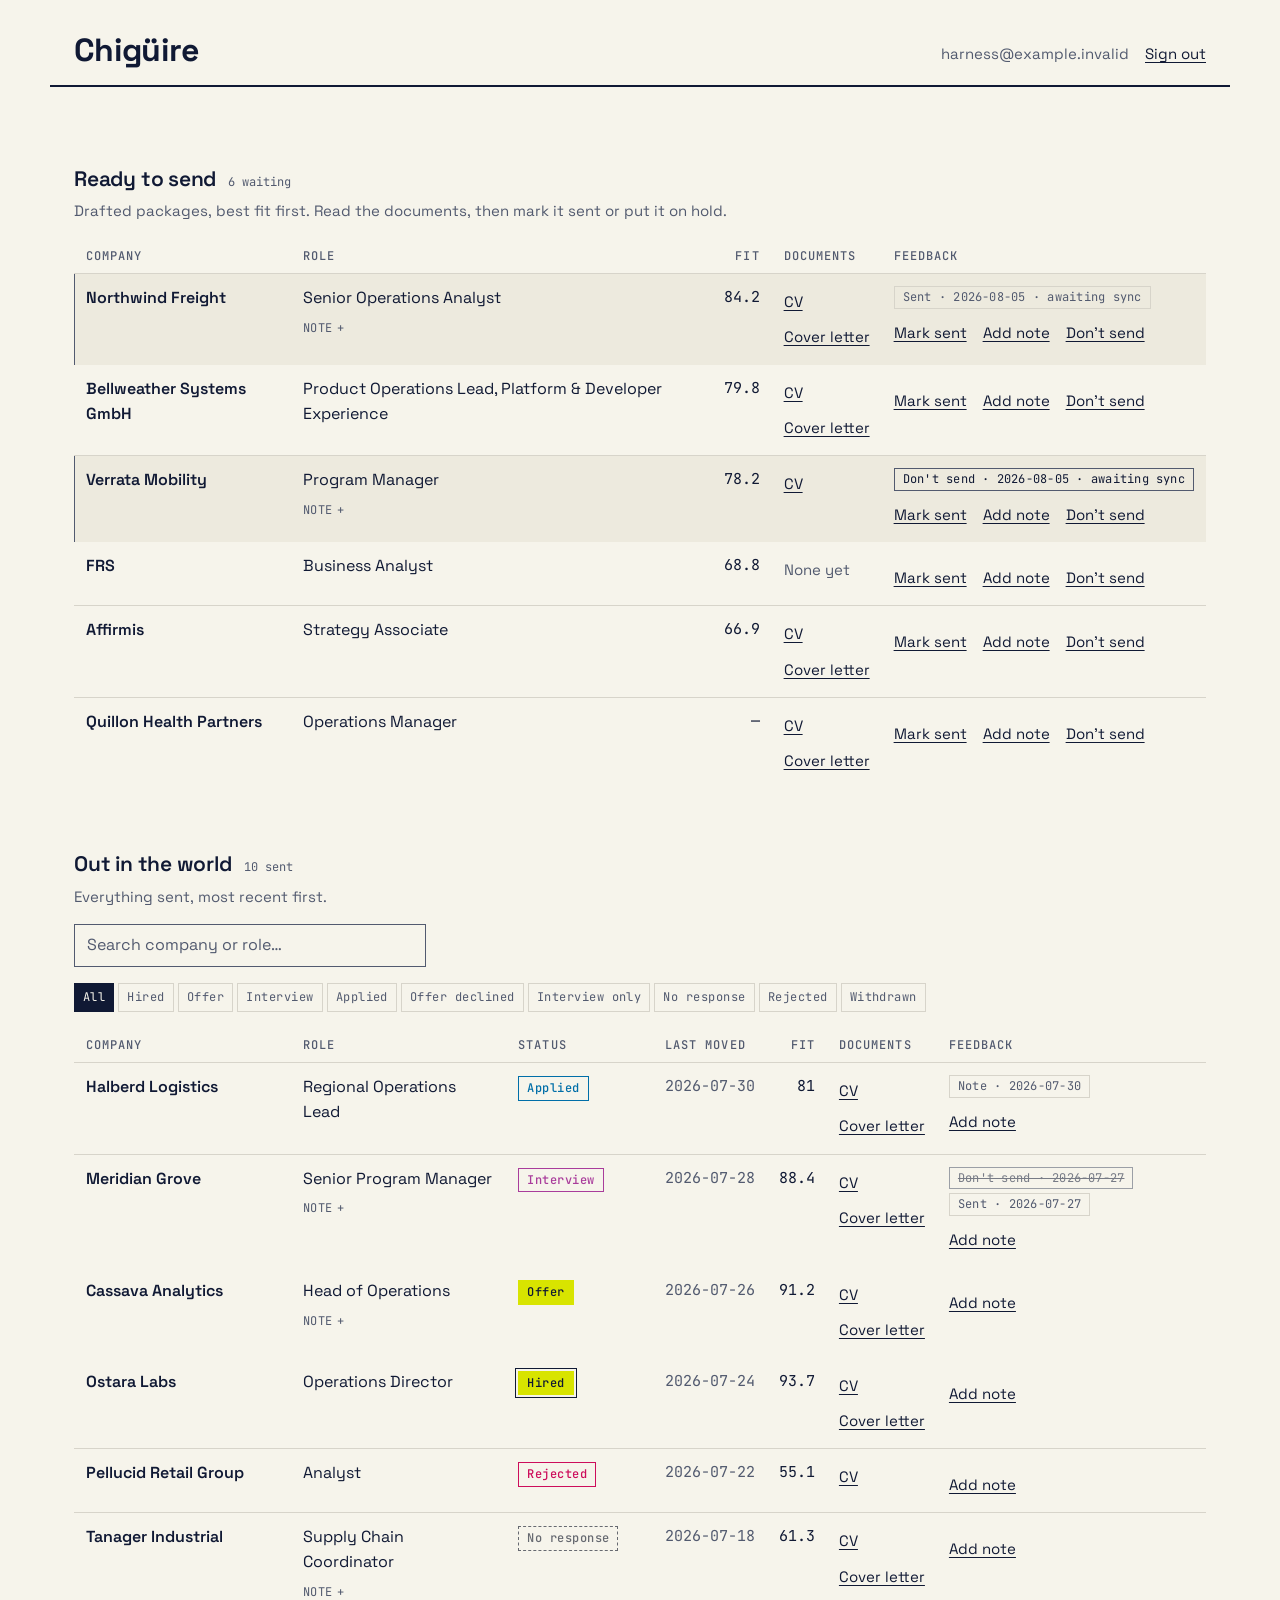
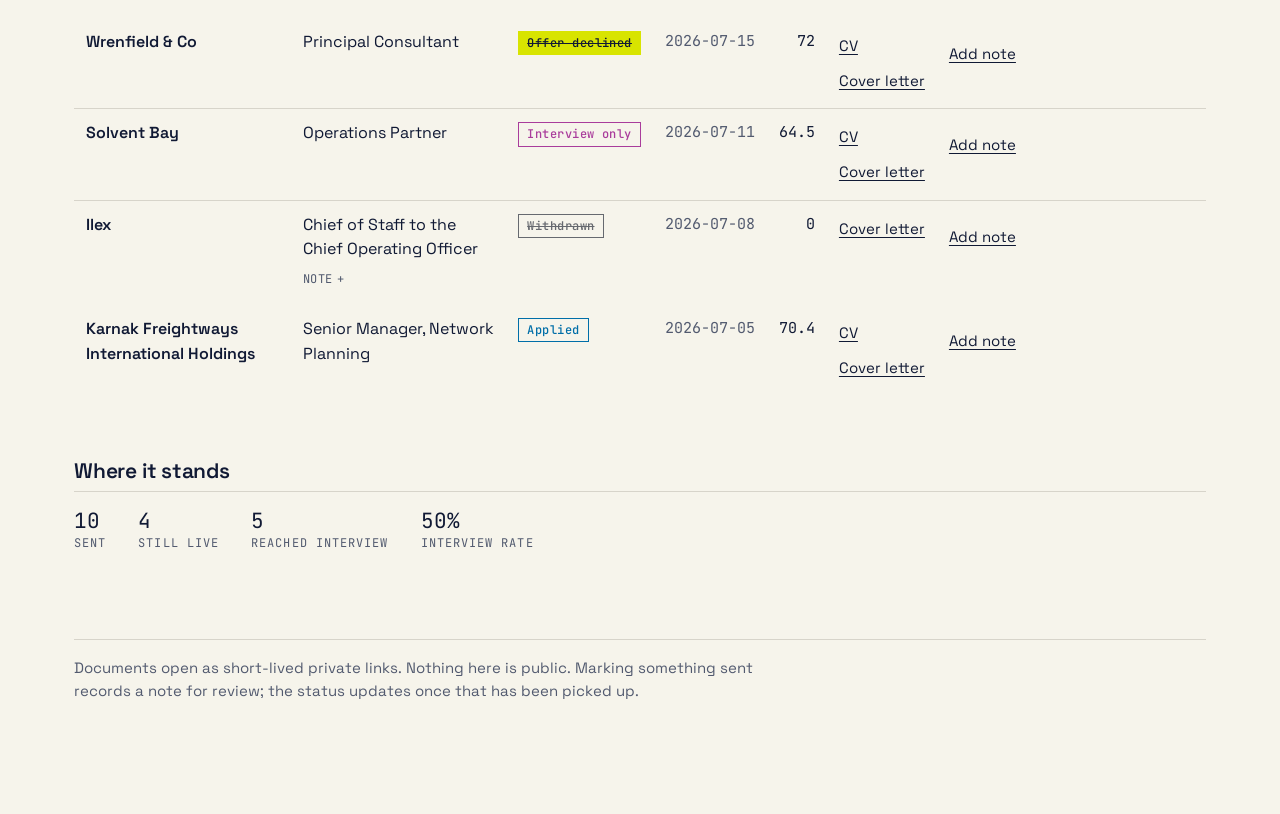
==== dev/harness.html @ 87743400 "test: add a local render harness so the ledger can be seen with rows in it The dashboard only render" ====
<!doctype html>
<!--
  Local render harness. Loads the real styles.css and app.js against fixture data,
  so the ledger can be looked at without a Supabase session.

  This exists because the dashboard was once redesigned end to end and shipped
  without anyone ever seeing the table with rows in it. Every browser check hit the
  sign-in screen, because that is all an unauthenticated page will show you. Run
  this before claiming a visual change is done.

  It lives outside public/ and is therefore never uploaded to Cloudflare. It holds
  no real data and no keys: the Supabase client is replaced wholesale, so nothing
  here can reach a live project even by accident.

    python3 -m http.server 8788      # from the repository root
    open http://localhost:8788/dev/harness.html

  Query string:
    ?empty      zero applications (the off-allowlist / new-account state)
    ?error      the applications query fails
    ?offline    the transport rejects
    ?auth       the signed-out view
-->
<html lang="en">
  <head>
    <meta charset="utf-8" />
    <meta name="viewport" content="width=device-width, initial-scale=1" />
    <title>Chigüire — render harness</title>
    <link rel="stylesheet" href="../public/styles.css" />
    <script src="fixtures.js"></script>
    <script>
      (function () {
        'use strict';
        var q = window.location.search;
        var has = function (k) { return q.indexOf(k) !== -1; };

        window.APP_CONFIG = {
          SUPABASE_URL: 'https://harness.invalid',
          SUPABASE_PUBLISHABLE_KEY: 'harness',
          BUCKET: 'harness',
        };

        var apps = has('empty') ? [] : window.FIXTURES.applications.slice();
        // The real query orders by fit descending, nulls last. Reproduced here so the
        // queue band's "best fit first" claim is actually exercised by the harness.
        apps.sort(function (a, b) {
          if (a.fit_rating === null) return 1;
          if (b.fit_rating === null) return -1;
          return b.fit_rating - a.fit_rating;
        });

        var signals = window.FIXTURES.viewer_signals.slice();
        var nextId = 100;

        function result(table) {
          if (has('offline')) return Promise.reject(new Error('Failed to fetch'));
          if (has('error') && table === 'applications') {
            return Promise.resolve({ data: null, error: { message: 'permission denied for table applications' } });
          }
          return Promise.resolve({
            data: table === 'applications' ? apps : signals,
            error: null,
          });
        }

        // Chainable stub: select / order / insert all return the builder, and the
        // builder is a thenable, so it works wherever the real client is awaited.
        function builder(table) {
          var pending = null;
          var b = {
            select: function () { return b; },
            order: function () { return b; },
            insert: function (row) {
              pending = {
                id: 's' + nextId++,
                application_id: row.application_id,
                kind: row.kind,
                note: row.note || null,
                created_at: new Date().toISOString(),
                processed_at: null,
              };
              signals.push(pending);
              return b;
            },
            then: function (ok, bad) {
              var p = pending
                ? Promise.resolve({ data: [pending], error: null })
                : result(table);
              return p.then(ok, bad);
            },
            catch: function (bad) { return b.then(null, bad); },
          };
          return b;
        }

        var session = { user: { email: 'harness@example.invalid' } };

        window.supabase = {
          createClient: function () {
            return {
              from: builder,
              auth: {
                getSession: function () {
                  return Promise.resolve({ data: { session: has('auth') ? null : session } });
                },
                onAuthStateChange: function () {},
                signInWithOtp: function () { return Promise.resolve({ error: null }); },
                signOut: function () { return Promise.resolve({}); },
              },
              storage: {
                from: function () {
                  return {
                    createSignedUrl: function () {
                      return Promise.resolve({
                        data: null,
                        error: { message: 'harness: no storage bucket' },
                      });
                    },
                  };
                },
              },
            };
          },
        };
      })();
    </script>
  </head>
  <body>
    <!--
      index.html's body is injected at runtime rather than duplicated here, so the
      harness cannot drift from the page it is meant to be testing.
    -->
    <script>
      fetch('../public/index.html')
        .then(function (r) { return r.text(); })
        .then(function (html) {
          var doc = new DOMParser().parseFromString(html, 'text/html');
          // Rewrite the one relative asset reference so it resolves from /dev/.
          Array.prototype.forEach.call(doc.querySelectorAll('img[src]'), function (img) {
            img.setAttribute('src', '../public/' + img.getAttribute('src'));
          });
          document.body.innerHTML = doc.body.innerHTML;
          var s = document.createElement('script');
          s.src = '../public/app.js';
          document.body.appendChild(s);
        });
    </script>
  </body>
</html>
---- public/styles.css ----
/* Chigüire — the Screenprint Ledger.
 *
 * A record kept on warm bone paper and printed in four saturated inks sampled from
 * the artwork. Flat by construction: no gradients, no shadows, no simulated depth,
 * no rounded corners. See DESIGN.md at the repo root for the system and its rules.
 *
 * Every status colour below is verified at WCAG 2.2 AA against the *sunk* ground
 * (--bg-sunk), not the page ground, because rows with pending feedback sit on the
 * sunk ground and that is the stricter case. Passing there implies passing on the
 * page ground too, since paper is lighter than sunk and raised is lighter than night.
 */

/* ---------- fonts ---------- */
/* Self-hosted, woff2 only, no third-party CDN: this is a private dashboard and it
   should not phone anywhere it does not have to. */

@font-face {
  font-family: 'Space Grotesk';
  font-style: normal;
  font-weight: 400;
  font-display: swap;
  src: url('fonts/space-grotesk-400-latin.woff2') format('woff2');
  unicode-range: U+0000-00FF, U+0131, U+0152-0153, U+02BB-02BC, U+02C6, U+02DA,
    U+02DC, U+0304, U+0308, U+0329, U+2000-206F, U+20AC, U+2122, U+2191, U+2193,
    U+2212, U+2215, U+FEFF, U+FFFD;
}
@font-face {
  font-family: 'Space Grotesk';
  font-style: normal;
  font-weight: 400;
  font-display: swap;
  src: url('fonts/space-grotesk-400-latin-ext.woff2') format('woff2');
  unicode-range: U+0100-02BA, U+02BD-02C5, U+02C7-02CC, U+02CE-02D7, U+02DD-02FF,
    U+1D00-1DBF, U+1E00-1E9F, U+1EF2-1EFF, U+2020, U+20A0-20AB, U+20AD-20C0,
    U+2113, U+2C60-2C7F, U+A720-A7FF;
}
@font-face {
  font-family: 'Space Grotesk';
  font-style: normal;
  font-weight: 600;
  font-display: swap;
  src: url('fonts/space-grotesk-600-latin.woff2') format('woff2');
  unicode-range: U+0000-00FF, U+0131, U+0152-0153, U+02BB-02BC, U+02C6, U+02DA,
    U+02DC, U+0304, U+0308, U+0329, U+2000-206F, U+20AC, U+2122, U+2191, U+2193,
    U+2212, U+2215, U+FEFF, U+FFFD;
}
@font-face {
  font-family: 'Space Grotesk';
  font-style: normal;
  font-weight: 600;
  font-display: swap;
  src: url('fonts/space-grotesk-600-latin-ext.woff2') format('woff2');
  unicode-range: U+0100-02BA, U+02BD-02C5, U+02C7-02CC, U+02CE-02D7, U+02DD-02FF,
    U+1D00-1DBF, U+1E00-1E9F, U+1EF2-1EFF, U+2020, U+20A0-20AB, U+20AD-20C0,
    U+2113, U+2C60-2C7F, U+A720-A7FF;
}
@font-face {
  font-family: 'Space Grotesk';
  font-style: normal;
  font-weight: 700;
  font-display: swap;
  src: url('fonts/space-grotesk-700-latin.woff2') format('woff2');
  unicode-range: U+0000-00FF, U+0131, U+0152-0153, U+02BB-02BC, U+02C6, U+02DA,
    U+02DC, U+0304, U+0308, U+0329, U+2000-206F, U+20AC, U+2122, U+2191, U+2193,
    U+2212, U+2215, U+FEFF, U+FFFD;
}
@font-face {
  font-family: 'Space Grotesk';
  font-style: normal;
  font-weight: 700;
  font-display: swap;
  src: url('fonts/space-grotesk-700-latin-ext.woff2') format('woff2');
  unicode-range: U+0100-02BA, U+02BD-02C5, U+02C7-02CC, U+02CE-02D7, U+02DD-02FF,
    U+1D00-1DBF, U+1E00-1E9F, U+1EF2-1EFF, U+2020, U+20A0-20AB, U+20AD-20C0,
    U+2113, U+2C60-2C7F, U+A720-A7FF;
}
@font-face {
  font-family: 'JetBrains Mono';
  font-style: normal;
  font-weight: 400;
  font-display: swap;
  src: url('fonts/jetbrains-mono-400-latin.woff2') format('woff2');
  unicode-range: U+0000-00FF, U+0131, U+0152-0153, U+02BB-02BC, U+02C6, U+02DA,
    U+02DC, U+0304, U+0308, U+0329, U+2000-206F, U+20AC, U+2122, U+2191, U+2193,
    U+2212, U+2215, U+FEFF, U+FFFD;
}
@font-face {
  font-family: 'JetBrains Mono';
  font-style: normal;
  font-weight: 400;
  font-display: swap;
  src: url('fonts/jetbrains-mono-400-latin-ext.woff2') format('woff2');
  unicode-range: U+0100-02BA, U+02BD-02C5, U+02C7-02CC, U+02CE-02D7, U+02DD-02FF,
    U+1D00-1DBF, U+1E00-1E9F, U+1EF2-1EFF, U+2020, U+20A0-20AB, U+20AD-20C0,
    U+2113, U+2C60-2C7F, U+A720-A7FF;
}
@font-face {
  font-family: 'JetBrains Mono';
  font-style: normal;
  font-weight: 500;
  font-display: swap;
  src: url('fonts/jetbrains-mono-500-latin.woff2') format('woff2');
  unicode-range: U+0000-00FF, U+0131, U+0152-0153, U+02BB-02BC, U+02C6, U+02DA,
    U+02DC, U+0304, U+0308, U+0329, U+2000-206F, U+20AC, U+2122, U+2191, U+2193,
    U+2212, U+2215, U+FEFF, U+FFFD;
}
@font-face {
  font-family: 'JetBrains Mono';
  font-style: normal;
  font-weight: 500;
  font-display: swap;
  src: url('fonts/jetbrains-mono-500-latin-ext.woff2') format('woff2');
  unicode-range: U+0100-02BA, U+02BD-02C5, U+02C7-02CC, U+02CE-02D7, U+02DD-02FF,
    U+1D00-1DBF, U+1E00-1E9F, U+1EF2-1EFF, U+2020, U+20A0-20AB, U+20AD-20C0,
    U+2113, U+2C60-2C7F, U+A720-A7FF;
}

/* ---------- tokens ---------- */

:root {
  /* Inks sampled from the artwork. Primitives — don't reference these in rules. */
  --paper: #f6f4eb;
  --paper-sunk: #edeade;
  --paper-ink: #101934;
  --paper-muted: #525a6f;
  --paper-rule: #d7d4ca;
  --night: #080f24;
  --night-raised: #111d47;
  --night-ink: #eae8df;
  --night-muted: #9ea4b5;
  --night-rule: #28324d;
  --acid: #d8e400;

  /* Semantic layer. Only these get redefined for the night theme. */
  --bg: var(--paper);
  --bg-sunk: var(--paper-sunk);
  --fg: var(--paper-ink);
  --fg-muted: var(--paper-muted);
  --line: var(--paper-rule);

  --st-drafted: #646975;
  --st-applied: #006ea8;
  --st-interview: #a93c9b;
  --st-interview_only: #a93c9b;
  --st-rejected: #cd0d5b;
  --st-no_response: #666970;
  --st-withdrawn: #66696f;
  /* Offer, Offer declined and Hired are acid fill with ink on top — 12.40:1 — and
     are the only three states that carry acid. See the Acid Reserve Rule. */

  /* 4pt spacing scale. */
  --s-1: 4px;
  --s-2: 8px;
  --s-3: 12px;
  --s-4: 16px;
  --s-6: 24px;
  --s-8: 32px;
  --s-12: 48px;
  --s-16: 64px;
  --s-24: 96px;

  /* Five type sizes, ratios 1.75 / 1.52 / 1.31 / 1.33. */
  --t-display: 3.5rem;
  --t-headline: 2rem;
  --t-title: 1.3125rem;
  --t-body: 1rem;
  --t-label: 0.75rem;

  --grotesk: 'Space Grotesk', ui-sans-serif, system-ui, sans-serif;
  --mono: 'JetBrains Mono', ui-monospace, 'SF Mono', Menlo, Consolas, monospace;

  --ease: cubic-bezier(0.22, 1, 0.36, 1); /* ease-out-quint */
}

@media (prefers-color-scheme: dark) {
  :root {
    --bg: var(--night);
    --bg-sunk: var(--night-raised);
    --fg: var(--night-ink);
    --fg-muted: var(--night-muted);
    --line: var(--night-rule);

    --st-drafted: #858894;
    --st-applied: #2090cb;
    --st-interview: #cb5ebd;
    --st-interview_only: #cb5ebd;
    --st-rejected: #f4427a;
    --st-no_response: #85888f;
    --st-withdrawn: #85888e;
  }
}

/* ---------- base ---------- */

*,
*::before,
*::after {
  box-sizing: border-box;
}

html {
  color-scheme: light dark;
}

/* The narrow breakpoint re-declares `display` on tables, rows and cells, which would
   otherwise beat the UA stylesheet's [hidden] rule. */
[hidden] {
  display: none !important;
}

body {
  margin: 0;
  background: var(--bg);
  color: var(--fg);
  font-family: var(--grotesk);
  font-size: var(--t-body);
  line-height: 1.55;
  padding-left: env(safe-area-inset-left);
  padding-right: env(safe-area-inset-right);
}

/* Light text on a dark ground blooms and reads heavier than it measures. Open the
   leading and tracking slightly rather than reaching for a lighter weight. */
@media (prefers-color-scheme: dark) {
  body {
    line-height: 1.62;
    letter-spacing: 0.008em;
  }
}

h1,
h2 {
  margin: 0;
  font-weight: 700;
  line-height: 1.15;
  text-wrap: balance;
}

p {
  margin: 0;
}

.wrap {
  max-width: 1180px;
  margin: 0 auto;
}
/* Zero specificity so component classes (.masthead, .loading) can override a single
   edge without having to restate the whole shorthand at every breakpoint. */
:where(.wrap) {
  padding: var(--s-8) var(--s-6) var(--s-24);
}

.sr-only {
  position: absolute;
  width: 1px;
  height: 1px;
  padding: 0;
  margin: -1px;
  overflow: hidden;
  clip-path: inset(50%);
  white-space: nowrap;
  border: 0;
}

.skip {
  position: absolute;
  left: var(--s-3);
  top: -4rem;
  z-index: 10;
  background: var(--fg);
  color: var(--bg);
  padding: var(--s-2) var(--s-3);
  font-weight: 600;
  text-decoration: none;
  transition: top 120ms var(--ease);
}
.skip:focus {
  top: var(--s-3);
}

:where(a, button, input, textarea, summary):focus-visible {
  outline: 2px solid var(--fg);
  outline-offset: 2px;
}

.muted {
  color: var(--fg-muted);
}

/* ---------- type roles ---------- */

.t-label {
  font-family: var(--mono);
  font-size: var(--t-label);
  font-weight: 500;
  letter-spacing: 0.09em;
  text-transform: uppercase;
  color: var(--fg-muted);
}

/* Mono runs optically larger than the grotesk at the same nominal size. The 0.94
   step is an optical size-match, not a sixth step in the scale. It is declared at
   each site rather than through a shared class because the three that use it
   (td.num, .cell-date, .noteform .count) each pair it with different colour and
   alignment, and a utility class would have been overridden at all three. */

/* ---------- controls ---------- */

button {
  font: inherit;
  color: inherit;
  cursor: pointer;
  border-radius: 0;
}

.btn {
  background: var(--fg);
  color: var(--bg);
  border: 0;
  padding: var(--s-3) var(--s-4);
  font-weight: 600;
  transition: background-color 160ms var(--ease);
}
.btn:hover {
  background: var(--fg-muted);
}
.btn[disabled] {
  background: var(--fg-muted);
  cursor: default;
}

/* Text-level action. Underlined, so it is never a colour-only affordance. */
.act {
  position: relative;
  background: none;
  border: 0;
  padding: var(--s-1) 0;
  margin: 0;
  font-size: 0.9375rem;
  text-align: left;
  text-decoration: underline;
  text-underline-offset: 3px;
  text-decoration-thickness: 1px;
}
.act::before {
  /* Keeps the visible mark small while the hit target stays comfortable. Vertical
     growth is capped at half the 4px gap between stacked actions: at the -12px it
     started out as, "CV" and "Cover letter" overlapped by 20px and a tap just under
     CV opened the cover letter instead. 35 x 35 still clears the 24px minimum. */
  content: '';
  position: absolute;
  inset: -2px -8px;
}
.act:hover {
  text-decoration-thickness: 2px;
}
.act[disabled] {
  color: var(--fg-muted);
  text-decoration: none;
  cursor: default;
}
.act[disabled]::before {
  content: none;
}

input[type='email'],
input[type='search'],
textarea {
  width: 100%;
  font: inherit;
  color: var(--fg);
  background: transparent;
  border: 1px solid var(--fg-muted);
  border-radius: 0;
  padding: var(--s-2) var(--s-3);
}
textarea {
  font-size: 0.9375rem;
  resize: vertical;
}
::placeholder {
  color: var(--fg-muted);
  opacity: 1;
}

.chips {
  display: flex;
  gap: var(--s-1);
  flex-wrap: wrap;
}

.chip {
  font-family: var(--mono);
  font-size: var(--t-label);
  letter-spacing: 0.04em;
  background: transparent;
  color: var(--fg-muted);
  border: 1px solid var(--line);
  padding: var(--s-1) var(--s-2);
  transition: color 140ms var(--ease), border-color 140ms var(--ease);
}
.chip:hover {
  color: var(--fg);
  border-color: var(--fg-muted);
}
.chip[aria-pressed='true'] {
  background: var(--fg);
  color: var(--bg);
  border-color: var(--fg);
}

/* ---------- masthead ---------- */

.masthead {
  display: flex;
  align-items: flex-end;
  justify-content: space-between;
  gap: var(--s-4);
  flex-wrap: wrap;
  padding-bottom: var(--s-4);
  border-bottom: 2px solid var(--fg);
  margin-bottom: var(--s-12);
}
.masthead h1 {
  font-size: var(--t-headline);
  letter-spacing: -0.02em;
}
.masthead-right {
  display: flex;
  align-items: baseline;
  gap: var(--s-4);
  font-size: 0.9375rem;
}

/* ---------- bands ---------- */

.band {
  margin-bottom: var(--s-16);
}
/* The footer brings its own top margin; stacking both left a void the height of a
   table row between the last figure and the rule. */
.band:last-of-type {
  margin-bottom: 0;
}

.band-head {
  display: flex;
  align-items: baseline;
  gap: var(--s-3);
  flex-wrap: wrap;
  margin-bottom: var(--s-2);
}
.band-head h2 {
  font-size: var(--t-title);
  font-weight: 600;
  letter-spacing: -0.01em;
}
.band-count {
  font-family: var(--mono);
  font-size: var(--t-label);
  font-variant-numeric: tabular-nums;
  color: var(--fg-muted);
}
.band-note {
  color: var(--fg-muted);
  font-size: 0.9375rem;
  max-width: 68ch;
  margin-bottom: var(--s-4);
}

.band-tools {
  display: flex;
  gap: var(--s-4);
  flex-wrap: wrap;
  align-items: center;
  margin-bottom: var(--s-4);
}
.band-tools input[type='search'] {
  max-width: 22rem;
}

/* ---------- ledger ---------- */

.ledger {
  width: 100%;
  border-collapse: collapse;
  text-align: left;
}

.ledger thead th {
  /* No fill here. --bg-sunk is the pending-row signal, and a header painted the same
     value made the header and the first pending row read as one block. The mono
     uppercase label and the rule under it carry the header on their own. */
  font-family: var(--mono);
  font-size: var(--t-label);
  font-weight: 500;
  letter-spacing: 0.09em;
  text-transform: uppercase;
  color: var(--fg-muted);
  padding: var(--s-2) var(--s-3);
  border-bottom: 1px solid var(--line);
  white-space: nowrap;
}

.ledger td {
  padding: var(--s-3);
  border-bottom: 1px solid var(--line);
  vertical-align: top;
}
.ledger tbody tr:last-child td {
  border-bottom: 0;
}

.num {
  text-align: right;
}
td.num {
  font-family: var(--mono);
  font-size: 0.94em;
  font-variant-numeric: tabular-nums;
  text-align: right;
}

.cell-company {
  font-weight: 600;
}
.cell-date {
  font-family: var(--mono);
  font-size: 0.94em;
  font-variant-numeric: tabular-nums;
  color: var(--fg-muted);
  white-space: nowrap;
}

/* Row tracking on hover, expressed as a rule rather than a fill. Seven columns at
   full width is a long way for the eye to travel, so the cue earns its place — but
   it cannot be a background: --bg-sunk is the pending signal, and tinting the row
   under the pointer made every settled record look pending for as long as the mouse
   sat on it. Darkening the hairline tracks just as well and stays printerly. */
@media (hover: hover) {
  .ledger tbody tr:hover > td {
    border-bottom-color: var(--fg-muted);
  }
}

/* A row whose feedback has not been picked up upstream yet. Tone plus a 1px edge.
   The status badge is deliberately untouched: the repo owns status, and the UI
   must not imply the dashboard changed it. */
.ledger tr.pending > td {
  background: var(--bg-sunk);
}
.ledger tr.pending > td:first-child {
  box-shadow: inset 1px 0 0 var(--fg-muted);
}

/* ---------- status badges ---------- */

.badge {
  display: inline-block;
  font-family: var(--mono);
  font-size: var(--t-label);
  font-weight: 500;
  letter-spacing: 0.04em;
  padding: 2px var(--s-2);
  white-space: nowrap;
  border: 1px solid transparent;
}

/* Outline: unresolved, or resolved against her. */
.badge-outline {
  color: var(--badge);
  border-color: var(--badge);
}
/* Dashed edge marks the two states that were never really underway: a draft that
   has not gone out, and an application that never got an answer. */
.badge-dashed {
  border-style: dashed;
}

/* Fill: an offer exists. Acid is a ground, never a foreground. */
.badge-acid {
  background: var(--acid);
  color: var(--paper-ink);
  border-color: var(--acid);
}
/* Hired is the only state that earns a second mark. */
.badge-ring {
  outline: 1px solid var(--fg);
  outline-offset: 2px;
}
/* Struck through are the two she closed herself, rather than the ones that closed
   on her. */
.badge-struck {
  text-decoration: line-through;
  text-decoration-thickness: 1px;
}

/* ---------- documents ---------- */

.docs {
  display: flex;
  flex-direction: column;
  align-items: flex-start;
  gap: var(--s-1);
}
/* Document labels are two words at most; wrapping them turns a five-row table into
   a ten-row one. Let the column claim the width instead. */
.docs .act {
  white-space: nowrap;
}

/* ---------- note disclosure ---------- */

.disc {
  display: inline-flex;
  align-items: center;
  gap: var(--s-1);
  background: none;
  border: 0;
  padding: var(--s-1) 0;
  margin-top: var(--s-1);
  font-family: var(--mono);
  font-size: var(--t-label);
  letter-spacing: 0.04em;
  text-transform: uppercase;
  color: var(--fg-muted);
}
.disc:hover {
  color: var(--fg);
}
.disc::after {
  content: '+';
}
.disc[aria-expanded='true']::after {
  content: '\2212'; /* minus */
}

.noterow > td {
  /* No fill: --bg-sunk means "pending" and nothing else. A note on a settled record
     is bound to that record by the suppressed rule below and its own hairline. A
     note on a pending record does still take the fill, from the .pending rule. */
  padding: var(--s-3) var(--s-3);
  border-top: 1px solid var(--line);
}
/* The disclosure row belongs to the record above it, so the record's closing rule
   moves down to the disclosure and only the note's own hairline separates them. */
.ledger tbody tr:has(+ .noterow) > td {
  border-bottom: 0;
}
/* Same reason as .foot: the hairline belongs to the record and runs its full width,
   so it sits on the cell. Only the note text is held at measure. */
.noterow > td > p {
  margin: 0;
}
.noterow p {
  max-width: 70ch;
  font-size: 0.9375rem;
  white-space: pre-wrap;
}

/* ---------- feedback ---------- */

.sigs {
  display: flex;
  flex-wrap: wrap;
  gap: var(--s-1);
  margin-bottom: var(--s-2);
}

/* Signal chips are outlined and neutral so they can never be mistaken for status. */
.sig {
  font-family: var(--mono);
  font-size: var(--t-label);
  letter-spacing: 0.02em;
  color: var(--fg-muted);
  border: 1px solid var(--line);
  padding: 1px var(--s-2);
  white-space: nowrap;
}
.sig-hold {
  border-color: var(--fg-muted);
  color: var(--fg);
}
/* Nothing here is retractable, so a superseded signal is demoted, not removed. */
.sig-old {
  opacity: 0.55;
  text-decoration: line-through;
  text-decoration-thickness: 1px;
}

.sigbar {
  display: flex;
  flex-wrap: wrap;
  gap: var(--s-4);
}

.noteform {
  display: grid;
  grid-template-rows: 0fr;
  transition: grid-template-rows 200ms var(--ease), margin-top 200ms var(--ease);
}
/* The margin is part of the collapse. Left on permanently it would pad every row in
   the table by 12px for a form that is almost never open. */
.noteform[data-open='true'] {
  grid-template-rows: 1fr;
  margin-top: var(--s-3);
}
.noteform > div {
  overflow: hidden;
  min-width: 0;
  /* A 0fr grid track clips the form but leaves the textarea and its buttons in the
     tab order and the accessibility tree. With twelve rows on screen that is three
     dozen stops through controls nobody can see. visibility takes them out, and
     unlike display it still animates. */
  visibility: hidden;
  transition: visibility 0s linear 200ms;
}
.noteform[data-open='true'] > div {
  visibility: visible;
  /* Visible immediately on open, delayed to the end of the collapse on close. */
  transition-delay: 0s;
}
.noteform textarea {
  min-height: 4.5rem;
}
.noteform .row {
  display: flex;
  gap: var(--s-4);
  align-items: center;
  margin-top: var(--s-2);
}
.noteform .count {
  margin-left: auto;
  font-family: var(--mono);
  font-size: var(--t-label);
  font-variant-numeric: tabular-nums;
  color: var(--fg-muted);
}
.noteform .count[data-over='true'] {
  color: var(--st-rejected);
  font-weight: 500;
}

/* ---------- rates ---------- */

.rates {
  display: flex;
  flex-wrap: wrap;
  gap: var(--s-8);
  padding-top: var(--s-4);
  border-top: 1px solid var(--line);
}
.rate-n {
  font-family: var(--mono);
  font-size: var(--t-title);
  font-variant-numeric: tabular-nums;
  line-height: 1.2;
}
.rate-l {
  font-family: var(--mono);
  font-size: var(--t-label);
  letter-spacing: 0.09em;
  text-transform: uppercase;
  color: var(--fg-muted);
}

/* ---------- messages ---------- */

.msg {
  margin-top: var(--s-4);
  font-size: 0.9375rem;
  min-height: 1.5em;
  max-width: 70ch;
}
/* Colour is the second carrier here, never the only one: every error string starts
   by naming what failed ("Could not open that file: …"), so the message reads the
   same to someone who cannot see the hue. Success messages take no colour at all —
   the copy carries them, and tinting routine confirmations green would spend a
   fifth ink the system does not have. */
.msg-err {
  color: var(--st-rejected);
}

.empty {
  padding: var(--s-8) 0;
  color: var(--fg-muted);
  max-width: 62ch;
}

/* ---------- sign in ---------- */

/* The one screen in the app with nothing to do and no data to protect, so it is the
   one screen that gets to be the poster. Everything past sign-in is a document. */
.auth {
  max-width: 62rem;
  margin: 0 auto;
  /* svh, not vh: on mobile the address bar collapse would otherwise shift the
     whole composition mid-scroll. */
  min-height: 100svh;
  display: grid;
  grid-template-columns: 1fr minmax(0, 22rem);
  gap: var(--s-16);
  align-items: center;
  align-content: center;
}
.auth-mark {
  /* Decorative: the heading beside it already names the app. */
  display: block;
  width: 100%;
  max-width: 30rem;
  height: auto;
  margin-inline: auto;
}
.auth h1 {
  font-size: var(--t-display);
  letter-spacing: -0.035em;
  margin-bottom: var(--s-3);
}
.auth p {
  color: var(--fg-muted);
  max-width: 40ch;
}
.auth form {
  display: flex;
  flex-direction: column;
  gap: var(--s-3);
  margin-top: var(--s-6);
}

.loading {
  padding: 20vh 0;
  text-align: center;
  color: var(--fg-muted);
}

.foot {
  margin-top: var(--s-12);
  padding-top: var(--s-4);
  border-top: 1px solid var(--line);
  color: var(--fg-muted);
  font-size: 0.9375rem;
  /* The rule runs the full width of the page like every other rule; only the text
     is held at measure. A max-width on .foot itself would have cropped the border
     to the length of the paragraph and left it hanging mid-page. */
  display: grid;
  grid-template-columns: minmax(0, 72ch);
  padding-bottom: max(var(--s-4), env(safe-area-inset-bottom));
}

/* ---------- narrow ---------- */

/* Below this the table stops being a table and becomes a stack of records. Nothing
   is dropped: the column labels move out of the header row and onto each cell. */
@media (max-width: 899px) {
  :where(.wrap) {
    padding: var(--s-6) var(--s-4) var(--s-16);
  }
  .auth {
    grid-template-columns: 1fr;
    gap: var(--s-8);
    align-content: center;
  }
  .auth-mark {
    max-width: 19rem;
  }
  .auth h1 {
    font-size: var(--t-headline);
  }
  .band {
    margin-bottom: var(--s-12);
  }

  .ledger,
  .ledger tbody,
  .ledger tr,
  .ledger td {
    display: block;
    width: auto;
  }
  .ledger thead {
    display: none;
  }
  .ledger tbody tr {
    border-bottom: 1px solid var(--line);
    padding: var(--s-4) 0;
  }
  .ledger tbody tr:last-child {
    border-bottom: 0;
  }
  .ledger td {
    border-bottom: 0;
    padding: var(--s-1) 0;
  }
  /* Label left, value right — a definition list, not a stack. Stacking the label
     above every value doubles the height of a record for no added clarity. */
  .ledger td[data-label] {
    display: grid;
    grid-template-columns: 6.5rem 1fr;
    gap: var(--s-3);
    align-items: baseline;
    /* Without this, a grid item is stretched to the column width and a status badge
       turns into a full-width block. */
    justify-items: start;
  }
  /* Grid items default to min-content width, which lets a long signal chip push the
     whole page sideways. */
  .ledger td[data-label] > * {
    min-width: 0;
  }
  /* The chips are short enough to hold one line on a laptop and too long for one on
     a phone. Nowrap is a desktop nicety, not a rule. */
  .sig {
    white-space: normal;
  }
  .ledger td[data-label]::before {
    content: attr(data-label);
    font-family: var(--mono);
    font-size: var(--t-label);
    letter-spacing: 0.09em;
    text-transform: uppercase;
    color: var(--fg-muted);
  }
  .ledger td.cell-company {
    display: block;
    font-size: var(--t-title);
    margin-bottom: var(--s-1);
  }
  .ledger td.cell-company::before {
    content: none;
  }
  td.num {
    text-align: left;
  }
  .ledger tr.pending > td:first-child {
    box-shadow: none;
  }
  .ledger tr.pending {
    box-shadow: inset 1px 0 0 var(--fg-muted);
    padding-left: var(--s-3);
  }
  .noterow > td {
    padding: var(--s-3) 0 0;
  }
  .ledger tbody tr:has(+ .noterow) {
    border-bottom: 0;
  }
  .noterow {
    padding-top: 0;
  }
  .rates {
    gap: var(--s-6);
  }
}

@media (pointer: coarse) {
  .chip {
    padding: var(--s-2) var(--s-3);
  }
}

@media (prefers-reduced-motion: reduce) {
  *,
  *::before,
  *::after {
    transition-duration: 0.01ms !important;
    animation-duration: 0.01ms !important;
  }
}
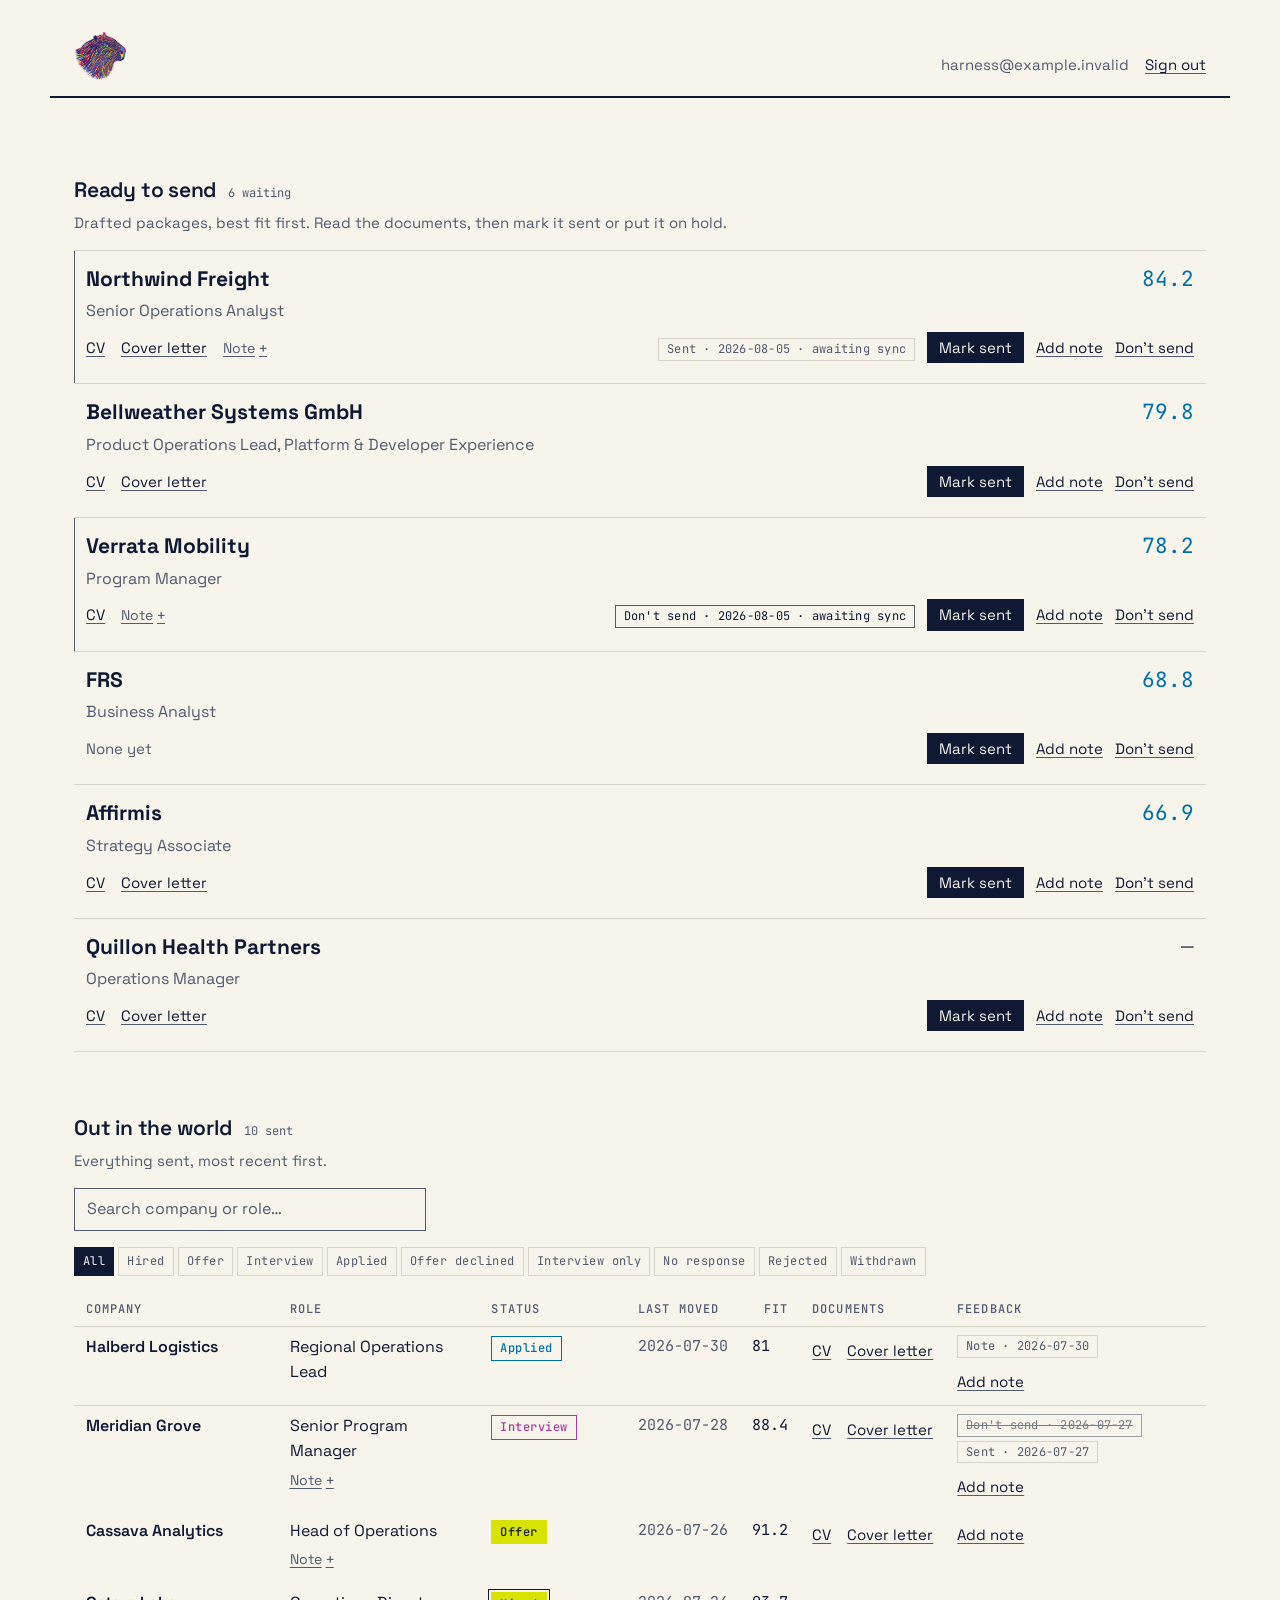
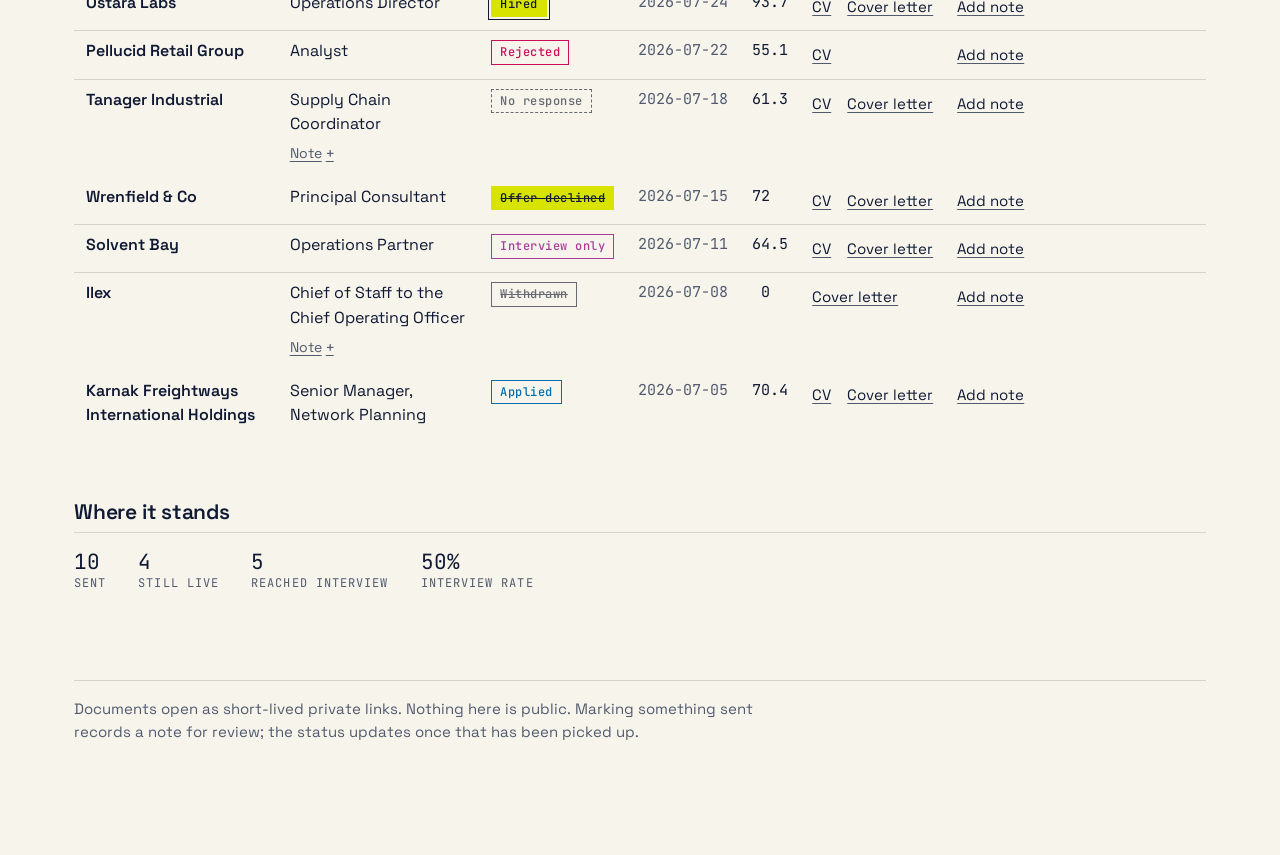
==== commit 182167d1: "feat(ui): rebuild the queue as records and give fit an ink The deployed page read wrong in a way the" ====
--- a/dev/harness.html
+++ b/dev/harness.html
@@ -17,6 +17,7 @@
 
   Query string:
     ?empty      zero applications (the off-allowlist / new-account state)
+    ?today      the everyday shape: all drafted, all noted, long roles, empty history
     ?error      the applications query fails
     ?offline    the transport rejects
     ?auth       the signed-out view
@@ -40,7 +41,9 @@
           BUCKET: 'harness',
         };
 
-        var apps = has('empty') ? [] : window.FIXTURES.applications.slice();
+        var apps = has('empty') ? []
+          : has('today') ? window.FIXTURES.today.slice()
+          : window.FIXTURES.applications.slice();
         // The real query orders by fit descending, nulls last. Reproduced here so the
         // queue band's "best fit first" claim is actually exercised by the harness.
         apps.sort(function (a, b) {
--- a/public/styles.css
+++ b/public/styles.css
@@ -137,6 +137,12 @@
   --fg: var(--paper-ink);
   --fg-muted: var(--paper-muted);
   --line: var(--paper-rule);
+  /* Fit reuses the status cyan rather than adding a value: no fifth ink, and no second
+     shade of an existing one. The two never share a band — the queue has no status
+     badges (everything in it is drafted) and in the history band fit is a grey
+     footnote — so cyan reads as one ink doing two jobs in two places, not two inks.
+     Measured as text: 5.02:1 on paper, 5.36:1 on night. */
+  --fit: var(--st-applied);
 
   --st-drafted: #646975;
   --st-applied: #006ea8;
@@ -179,6 +185,7 @@
     --fg: var(--night-ink);
     --fg-muted: var(--night-muted);
     --line: var(--night-rule);
+    /* --fit follows --st-applied and needs no night value of its own. */
 
     --st-drafted: #858894;
     --st-applied: #2090cb;
@@ -217,6 +224,16 @@
   line-height: 1.55;
   padding-left: env(safe-area-inset-left);
   padding-right: env(safe-area-inset-right);
+}
+
+/* Left unstyled, the browser default is a blue that belongs to no part of this
+   palette, and it turns up constantly because selecting a company name to paste
+   into a search is a thing she actually does. Acid ground under paper ink is the
+   same pairing the offer badge uses, and it is fixed rather than theme-derived for
+   the same reason the badge is: acid is only ever a ground. */
+::selection {
+  background: var(--acid);
+  color: var(--paper-ink);
 }
 
 /* Light text on a dark ground blooms and reads heavier than it measures. Open the
@@ -329,7 +346,16 @@
   cursor: default;
 }
 
-/* Text-level action. Underlined, so it is never a colour-only affordance. */
+/* Text-level action. Underlined, so it is never a colour-only affordance — but the
+   underline is drawn in the muted ink rather than the text colour. A ledger row
+   carries five of these, so at full strength a six-row table puts thirty hard
+   underlines on screen and the actual content loses. It firms up to the text colour
+   on hover and focus, where the question is actually being asked.
+
+   Muted rather than the rule colour, which was the first attempt: --line lands at
+   1.23:1 on the sunk ground, and this underline is the only thing marking these as
+   controls, so it has to clear the 3:1 in WCAG 1.4.11 on its own. --fg-muted is
+   6.09:1 on paper and 6.53:1 on the night sunk ground. */
 .act {
   position: relative;
   background: none;
@@ -339,8 +365,17 @@
   font-size: 0.9375rem;
   text-align: left;
   text-decoration: underline;
+  text-decoration-color: var(--fg-muted);
   text-underline-offset: 3px;
   text-decoration-thickness: 1px;
+  transition: text-decoration-color 120ms var(--ease);
+}
+.act:hover,
+.act:focus-visible {
+  text-decoration-color: currentColor;
+}
+.act:disabled {
+  text-decoration: none;
 }
 .act::before {
   /* Keeps the visible mark small while the hit target stays comfortable. Vertical
@@ -361,6 +396,36 @@
 }
 .act[disabled]::before {
   content: none;
+}
+
+/* The primary action. Everything on a record was an underline of identical weight, so
+   the thing she opened the page to do looked exactly like the thing that withdraws it.
+   Filled ground, no underline: the affordance is the block, and it is the only filled
+   control on the page, so there is never a question which one is primary.
+   Ink on the page ground rather than acid — acid is reserved for Offer, Offer declined
+   and Hired, and an action she takes twenty times a day must not wear an outcome's
+   colour. Contrast is --bg on --fg, which is the body pairing inverted. */
+.act-primary {
+  padding: var(--s-1) var(--s-3);
+  background: var(--fg);
+  color: var(--bg);
+  text-decoration: none;
+  font-weight: 500;
+}
+.act-primary:hover,
+.act-primary:focus-visible {
+  text-decoration: none;
+  background: var(--fit);
+  color: var(--bg);
+}
+/* The hit-target expander is unnecessary once the control has real padding, and it
+   would extend the invisible target past the visible block. */
+.act-primary::before {
+  content: none;
+}
+.act-primary[disabled] {
+  background: var(--fg-muted);
+  color: var(--bg);
 }
 
 input[type='email'],
@@ -421,9 +486,22 @@
   border-bottom: 2px solid var(--fg);
   margin-bottom: var(--s-12);
 }
-.masthead h1 {
-  font-size: var(--t-headline);
-  letter-spacing: -0.02em;
+/* The h1 is the artwork, so it needs none of the heading type rules — it has no text
+   node. Only the UA margin has to go, so the mark sits on the 2px rule the way the
+   sign-out row does. The image inside is display:block, which is what keeps the h1
+   from adding line leading around it. */
+.masthead-mark {
+  margin: 0;
+}
+/* The mark, not wallpaper, and now carrying the masthead alone. 3rem rather than the
+   2.5rem it sat at beside a wordmark: with the word gone it is the only thing on this
+   side of the rule, and at 2.5rem it read as a stray favicon rather than a masthead.
+   The floor is still about 40px — below that the WPAP planes average out into a dark
+   blob and it stops being the drawing. */
+.mast-mark {
+  display: block;
+  width: auto;
+  height: 3rem;
 }
 .masthead-right {
   display: flex;
@@ -477,6 +555,135 @@
 }
 .band-tools input[type='search'] {
   max-width: 22rem;
+}
+
+/* ---------- queue records ---------- */
+
+/* The queue is a list, not a table. As a table, Documents and Feedback held the same
+   five words on every record and took 406 of the 1132px on offer, while Company wrapped
+   at 248px and Role wrapped at 417px: a third of the width spent on repetition, and the
+   information squeezed into what was left. A record is now one block with the full
+   measure to itself, which is also why the note no longer needs a line of its own. */
+.queue-list {
+  list-style: none;
+  margin: 0;
+  padding: 0;
+  border-top: 1px solid var(--line);
+}
+
+.rec {
+  padding: var(--s-3);
+  border-bottom: 1px solid var(--line);
+}
+
+/* Company and fit on one line, the two things that decide whether this record is the
+   one to open. Fit is baseline-aligned with the company name rather than sitting in
+   its own column, so the pair reads as one statement. */
+.rec-head {
+  display: flex;
+  align-items: baseline;
+  justify-content: space-between;
+  gap: var(--s-4);
+  margin: 0;
+}
+
+.rec-co {
+  margin: 0;
+  font-size: var(--t-title);
+  font-weight: 700;
+  line-height: 1.25;
+  text-wrap: balance;
+}
+
+.rec-fit {
+  margin: 0;
+  flex: none;
+  font-family: var(--mono);
+  font-size: var(--t-title);
+  font-variant-numeric: tabular-nums;
+  color: var(--fit);
+}
+/* No score is not a low score. A muted dash says the number is missing without
+   putting a colour on it that would rank it against the records that have one. */
+.rec-fit-none {
+  color: var(--fg-muted);
+}
+
+.rec-role {
+  margin: var(--s-1) 0 0;
+  max-width: 62ch;
+  color: var(--fg-muted);
+}
+
+/* Documents and the note disclosure share a line with the actions: reading left to
+   right, what there is to read and then what to do about it. Giving each of those its
+   own line was what made every record four lines tall once every record carried a note.
+   Wraps as a whole, unlike its table ancestor — there is no column width to protect
+   here, only the measure. */
+.rec-foot {
+  display: flex;
+  flex-wrap: wrap;
+  align-items: baseline;
+  justify-content: space-between;
+  gap: var(--s-2) var(--s-6);
+  margin-top: var(--s-2);
+}
+
+.rec-meta {
+  display: flex;
+  flex-wrap: wrap;
+  align-items: baseline;
+  gap: var(--s-2) var(--s-4);
+}
+
+/* Takes the space the documents do not, and lays its own contents out in a row so a
+   record that carries a signal is still one line of foot. As a block it put the chips
+   on the documents line and pushed the actions onto a line of their own, right-aligned
+   under nothing — the three controls that matter left floating away from the record
+   they belong to, on exactly the records she had just finished acting on. */
+.rec .fb {
+  flex: 1 1 16rem;
+  display: flex;
+  flex-wrap: wrap;
+  align-items: baseline;
+  justify-content: flex-end;
+  gap: var(--s-2) var(--s-3);
+}
+.rec .sigs {
+  margin-bottom: 0;
+}
+/* The form is the exception: it opens under the row, at the width of everything above
+   it rather than the width of the buttons that opened it. */
+.rec .noteform {
+  flex-basis: 100%;
+}
+.rec .sigbar {
+  justify-content: flex-end;
+}
+
+/* No fill, for the same reason the ledger's note row refuses one: --bg-sunk means
+   "pending" and nothing else, and a note is not a signal. The hairline and the indent
+   bind the panel to the record above it. */
+.rec-note {
+  margin-top: var(--s-3);
+  padding-top: var(--s-3);
+  border-top: 1px solid var(--line);
+  max-width: 70ch;
+}
+.rec-note > p {
+  margin: 0;
+  font-size: 0.9375rem;
+  white-space: pre-wrap;
+}
+
+/* Pending is marked by the inset edge and by the chip, which says "awaiting sync" in
+   words. Not by the sunk ground: the ledger's rows are 40px and take that fill as a
+   band, but a record is 130px and takes it as a slab — on the stress fixtures two
+   pending records turned the queue into two glowing blocks, louder than anything else
+   on the page. A pending record is one she has already dealt with. It should recede. */
+.rec.pending {
+  box-shadow: inset 1px 0 0 var(--fg-muted);
+  padding-left: var(--s-3);
 }
 
 /* ---------- ledger ---------- */
@@ -503,7 +710,9 @@
 }
 
 .ledger td {
-  padding: var(--s-3);
+  /* Tighter vertically than horizontally. Twelve on all four sides read as generous
+     on a three-column form and as wasteful on a ledger meant to hold thirty rows. */
+  padding: var(--s-2) var(--s-3);
   border-bottom: 1px solid var(--line);
   vertical-align: top;
 }
@@ -519,6 +728,14 @@
   font-size: 0.94em;
   font-variant-numeric: tabular-nums;
   text-align: right;
+}
+/* Reserves the width of ".0" after a whole score so the column lines up on the decimal
+   without printing a decimal on every whole number. Generated content rather than a
+   text node so it is never selected or copied; visibility:hidden rather than opacity
+   or colour so it cannot be revealed by a selection highlight. */
+.fit-pad::after {
+  content: '.0';
+  visibility: hidden;
 }
 
 .cell-company {
@@ -597,11 +814,14 @@
 
 /* ---------- documents ---------- */
 
+/* Documents sit on one line. Stacked, they guaranteed a second line on every row
+   that had both a CV and a cover letter, which was most of them — the single
+   largest reason a one-line record was rendering ninety pixels tall. */
 .docs {
   display: flex;
-  flex-direction: column;
-  align-items: flex-start;
-  gap: var(--s-1);
+  flex-wrap: nowrap;
+  align-items: baseline;
+  gap: var(--s-4);
 }
 /* Document labels are two words at most; wrapping them turns a five-row table into
    a ten-row one. Let the column claim the width instead. */
@@ -611,25 +831,38 @@
 
 /* ---------- note disclosure ---------- */
 
+/* The note disclosure was set in mono, uppercase, at label size and muted — which
+   is the exact recipe used for the COMPANY / ROLE / FIT column headers directly
+   above it. It read as a caption for the row rather than as something to press.
+   It now borrows the action treatment instead, and keeps the +/− as the state
+   indicator rather than as the whole affordance. */
 .disc {
   display: inline-flex;
-  align-items: center;
+  align-items: baseline;
   gap: var(--s-1);
   background: none;
   border: 0;
   padding: var(--s-1) 0;
-  margin-top: var(--s-1);
-  font-family: var(--mono);
-  font-size: var(--t-label);
-  letter-spacing: 0.04em;
-  text-transform: uppercase;
-  color: var(--fg-muted);
-}
-.disc:hover {
+  margin-top: 2px;
+  font-size: 0.875rem;
+  color: var(--fg-muted);
+  text-decoration: underline;
+  text-decoration-color: var(--fg-muted);
+  text-underline-offset: 3px;
+  text-decoration-thickness: 1px;
+  transition: color 120ms var(--ease), text-decoration-color 120ms var(--ease);
+}
+.disc:hover,
+.disc:focus-visible {
   color: var(--fg);
+  text-decoration-color: currentColor;
 }
 .disc::after {
   content: '+';
+  font-family: var(--mono);
+  /* The glyph carries the open/closed state, so it must not be the first thing
+     that disappears when the label is read at a glance. */
+  text-decoration: none;
 }
 .disc[aria-expanded='true']::after {
   content: '\2212'; /* minus */
@@ -666,6 +899,13 @@
   gap: var(--s-1);
   margin-bottom: var(--s-2);
 }
+/* The chip container is built on every row whether or not there are chips to put in
+   it, and an empty flex box still spends its bottom margin. That pushed the actions
+   8px below the company, role and fit text on the same line, on every row carrying no
+   signal — which, once there is a real queue in front of her, is most of them. */
+.sigs:empty {
+  display: none;
+}
 
 /* Signal chips are outlined and neutral so they can never be mistaken for status. */
 .sig {
@@ -688,10 +928,22 @@
   text-decoration-thickness: 1px;
 }
 
+/* Actions stay on one line. With wrap enabled the table was free to hand this
+   column too little width and let "Don't send" drop to a second row, which cost a
+   line on every record in the band. Refusing to wrap raises the cell's min-content
+   width, so the table has to allocate the space instead. Below the card breakpoint
+   the table stops being a table and this no longer applies. */
 .sigbar {
   display: flex;
-  flex-wrap: wrap;
-  gap: var(--s-4);
+  flex-wrap: nowrap;
+  /* Baseline rather than the flex default. Now that Mark sent is a filled block and
+     the other two are text, stretch would pull the text ones to the block's height and
+     centre their labels against it. Baseline puts all three labels on one line. */
+  align-items: baseline;
+  gap: var(--s-3);
+}
+.sigbar .act {
+  white-space: nowrap;
 }
 
 .noteform {
@@ -780,9 +1032,18 @@
 .msg-err {
   color: var(--st-rejected);
 }
-
+/* Full ink rather than inheriting the error red. Sitting inside a red sentence, a red
+   control reads as more of the same sentence; the one thing on the line she can act on
+   should be the one thing wearing the text colour. */
+.msg-retry {
+  color: var(--fg);
+}
+
+/* An empty band is one sentence, not a panel. At var(--s-8) top and bottom it opened a
+   90px block under a heading that had nothing under it, and with no history at all that
+   left a visible hole between the queue and the footer. */
 .empty {
-  padding: var(--s-8) 0;
+  padding: var(--s-2) 0 var(--s-4);
   color: var(--fg-muted);
   max-width: 62ch;
 }
@@ -803,18 +1064,17 @@
   align-items: center;
   align-content: center;
 }
+/* The poster is the h1 on this screen, so the heading element is a bare wrapper: no
+   type rules, and no UA margin between it and the form column. */
+.auth-mark-wrap {
+  margin: 0;
+}
 .auth-mark {
-  /* Decorative: the heading beside it already names the app. */
   display: block;
   width: 100%;
   max-width: 30rem;
   height: auto;
   margin-inline: auto;
-}
-.auth h1 {
-  font-size: var(--t-display);
-  letter-spacing: -0.035em;
-  margin-bottom: var(--s-3);
 }
 .auth p {
   color: var(--fg-muted);
@@ -850,8 +1110,14 @@
 /* ---------- narrow ---------- */
 
 /* Below this the table stops being a table and becomes a stack of records. Nothing
-   is dropped: the column labels move out of the header row and onto each cell. */
-@media (max-width: 899px) {
+   is dropped: the column labels move out of the header row and onto each cell.
+
+   979 rather than 899 because the sent band's seven columns need 923px to lay out
+   with documents and actions each on one line. At the old breakpoint the range
+   900-979 fell between the two layouts: too narrow for the table, too wide to be
+   given cards, so it took horizontal scroll instead. Measured, not guessed — the
+   dev/harness.html fixtures include the longest company and role strings. */
+@media (max-width: 979px) {
   :where(.wrap) {
     padding: var(--s-6) var(--s-4) var(--s-16);
   }
@@ -863,8 +1129,8 @@
   .auth-mark {
     max-width: 19rem;
   }
-  .auth h1 {
-    font-size: var(--t-headline);
+  .mast-mark {
+    height: 2.5rem;
   }
   .band {
     margin-bottom: var(--s-12);
@@ -912,6 +1178,14 @@
   .sig {
     white-space: normal;
   }
+  /* Same reasoning for the action and document rows. Refusing to wrap is how the
+     table is made to allocate a column enough width; in card layout there is no
+     column to argue with, and the refusal just pushes the page sideways — three
+     actions need 248px and a 360px phone has 185px to give. */
+  .sigbar,
+  .docs {
+    flex-wrap: wrap;
+  }
   .ledger td[data-label]::before {
     content: attr(data-label);
     font-family: var(--mono);
@@ -931,6 +1205,13 @@
   td.num {
     text-align: left;
   }
+  /* Stacked, each ledger score is on its own line under its own label, so there is no
+     column to line up on and the reserved width is just dead space on the end. Scoped
+     to the ledger: the queue's records keep their fit on a shared right edge at every
+     width, so there the decimal alignment still has something to align. */
+  .ledger .fit-pad {
+    display: none;
+  }
   .ledger tr.pending > td:first-child {
     box-shadow: none;
   }
@@ -946,6 +1227,21 @@
   }
   .noterow {
     padding-top: 0;
+  }
+
+  /* Edge to edge, like the ledger rows. On a 360px phone the 24px of side padding was
+     7% of the measure spent on nothing, and the rule between two records is a better
+     separator than a gap. Pending records keep their inset from the unconditional
+     .rec.pending rule, which outranks this shorthand. */
+  .rec {
+    padding: var(--s-4) 0;
+  }
+  /* The foot wraps here: the documents and the note take one line, the signals and the
+     actions take the next. Pushed right they would sit under nothing, on the far side
+     of a record whose every other line starts at the margin. */
+  .rec .fb,
+  .rec .sigbar {
+    justify-content: flex-start;
   }
   .rates {
     gap: var(--s-6);
